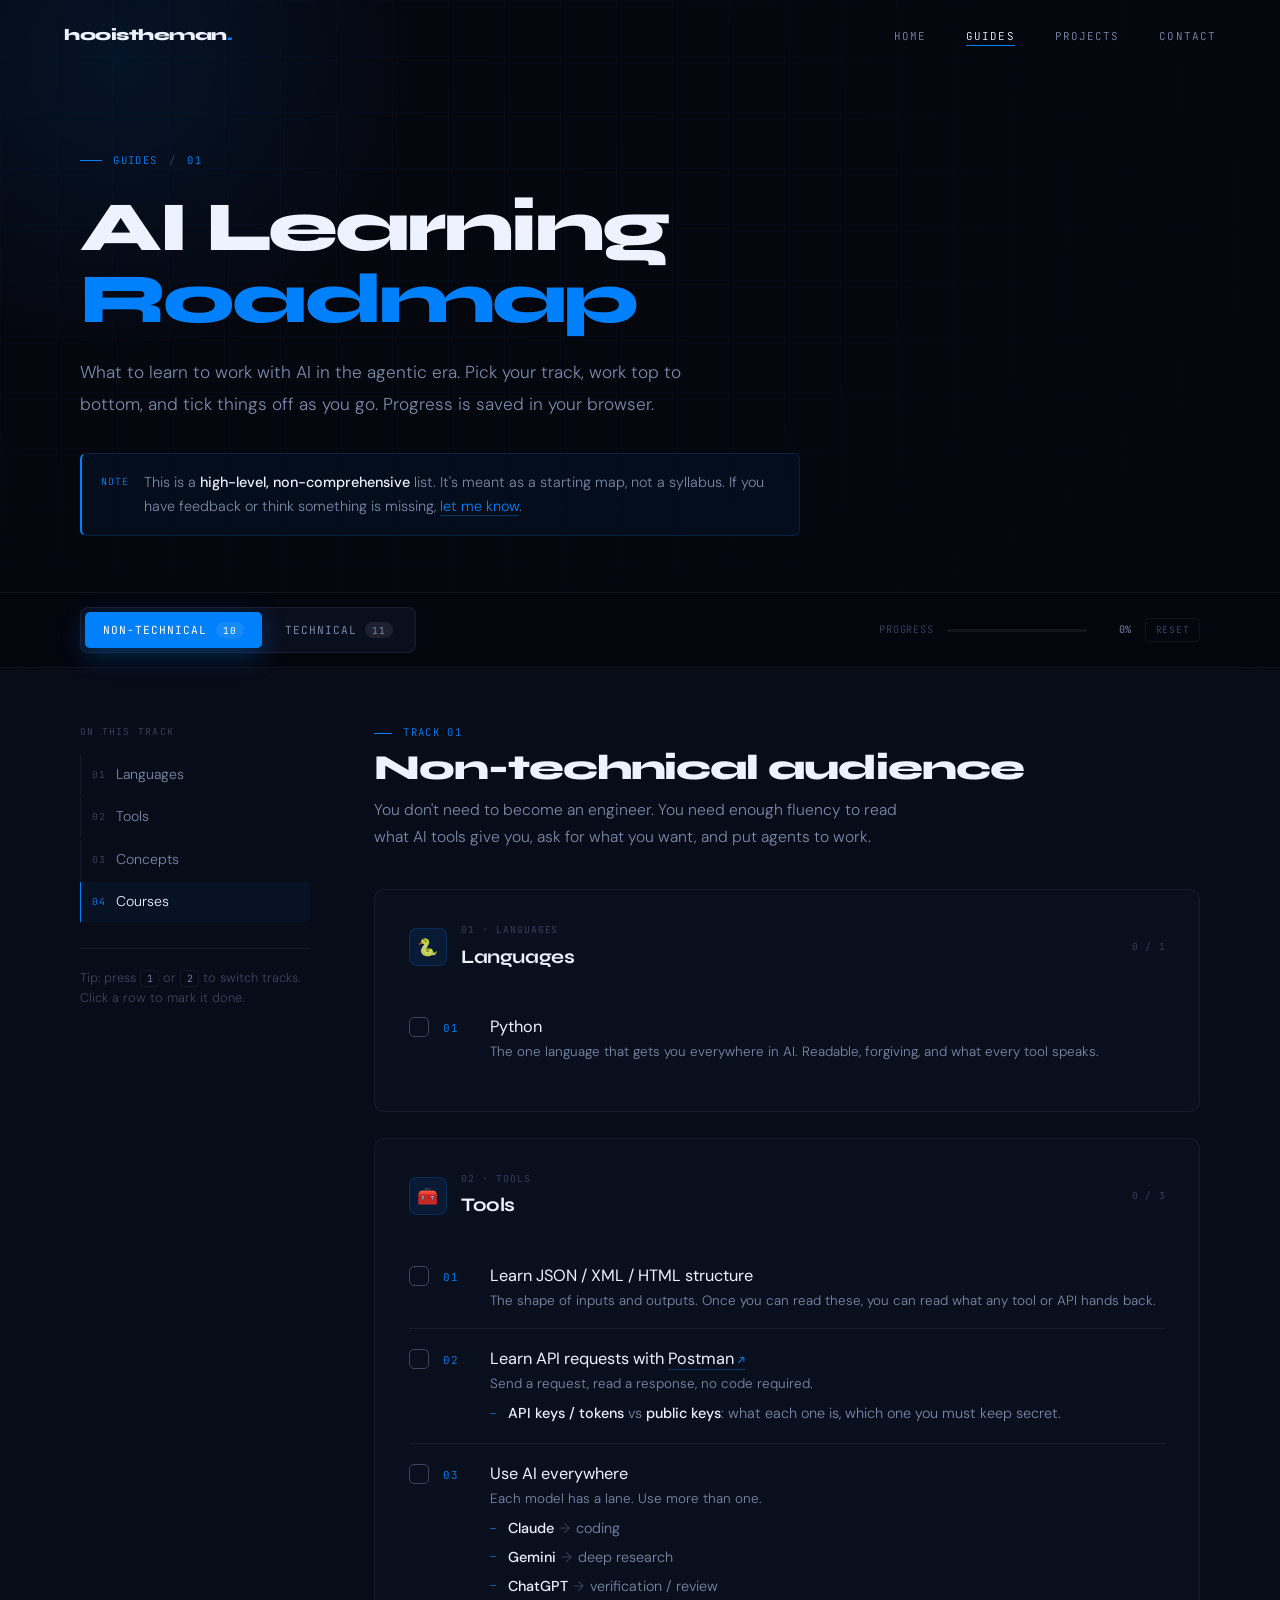
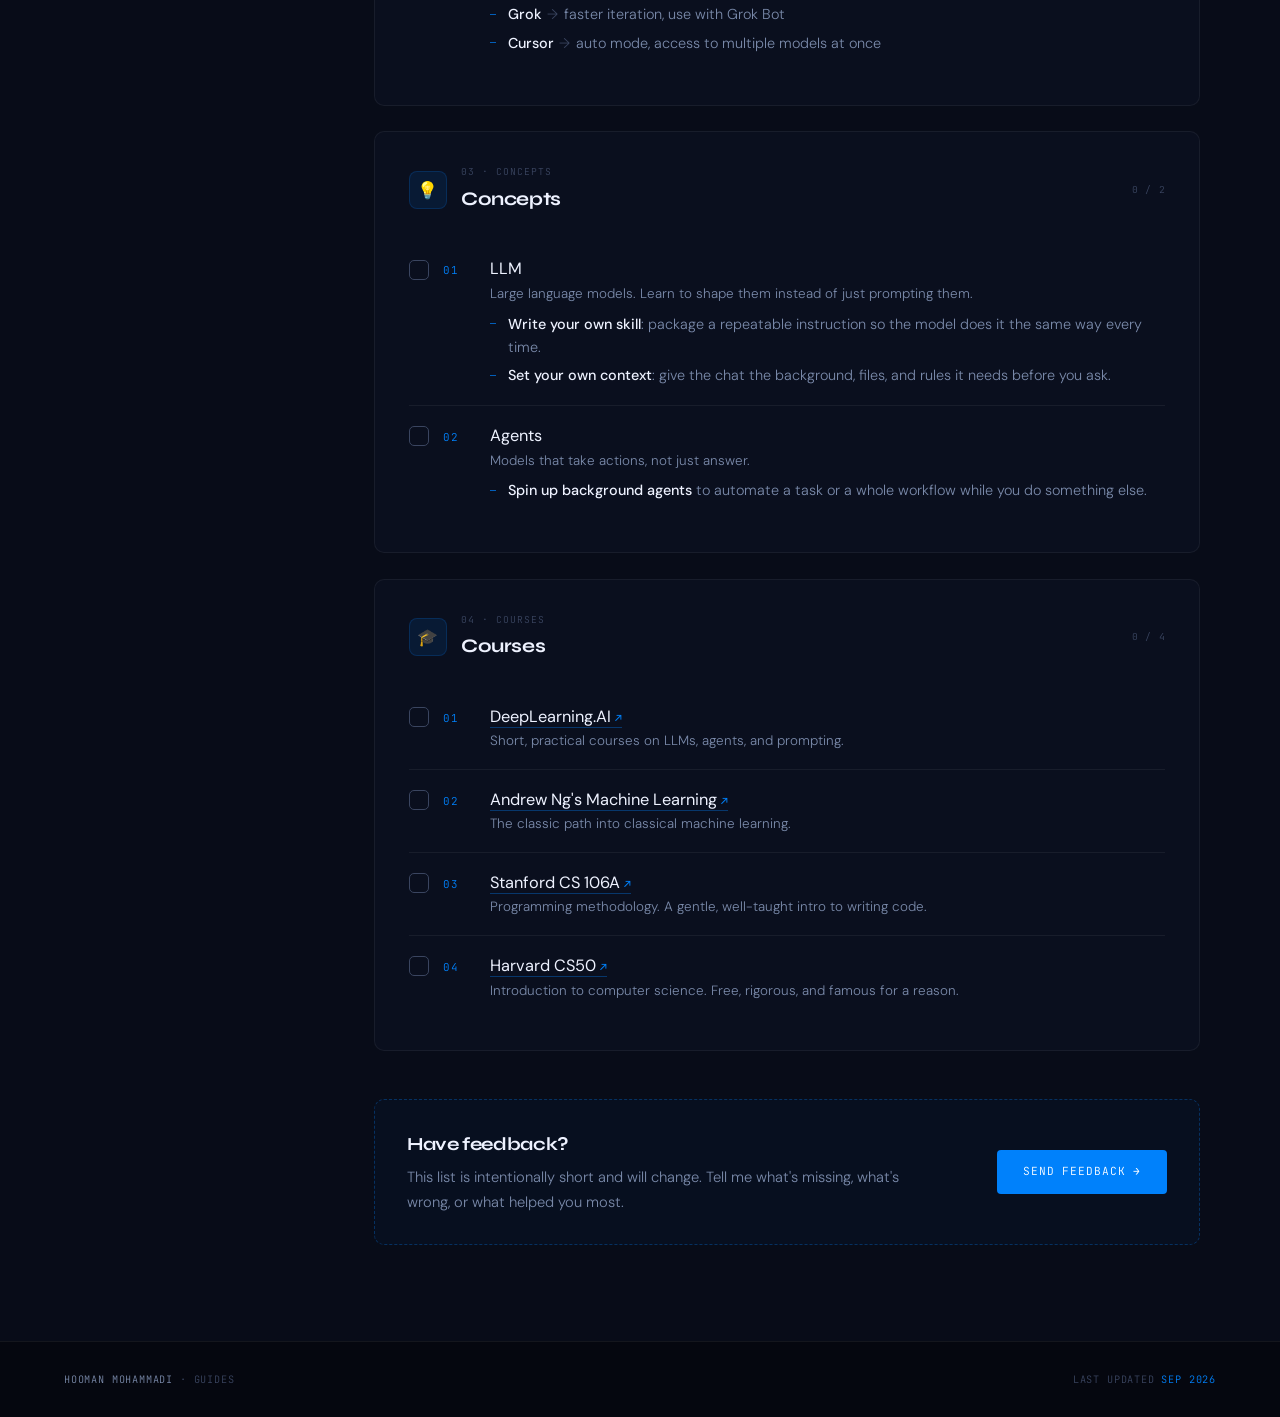
==== guides/index.html @ 03ede52f "guides" ====
<!DOCTYPE html>
<html lang="en">
<head>
<meta charset="UTF-8">
<meta name="viewport" content="width=device-width, initial-scale=1.0">
<meta name="description" content="A high-level AI learning roadmap from Hooman Mohammadi: languages, tools, concepts, and courses for non-technical and technical audiences.">
<meta name="author" content="Hooman Mohammadi">
<meta name="theme-color" content="#05070f">

<meta property="og:type" content="article">
<meta property="og:title" content="AI Learning Roadmap — Hooman Mohammadi">
<meta property="og:description" content="What to learn to work with AI in the agentic era. Two tracks: non-technical and technical.">
<meta property="og:url" content="https://hooistheman.vercel.app/guides">

<title>AI Learning Roadmap — Hooman Mohammadi</title>

<link rel="icon" href="data:image/svg+xml,%3Csvg xmlns='http://www.w3.org/2000/svg' viewBox='0 0 100 100'%3E%3Crect width='100' height='100' rx='20' fill='%230081FB'/%3E%3Ctext x='50' y='68' font-family='sans-serif' font-size='60' font-weight='800' text-anchor='middle' fill='white'%3Eh%3C/text%3E%3C/svg%3E">

<link rel="preconnect" href="https://fonts.googleapis.com">
<link rel="preconnect" href="https://fonts.gstatic.com" crossorigin>
<link href="https://fonts.googleapis.com/css2?family=Syne:wght@400;500;600;700;800&family=JetBrains+Mono:wght@300;400;500&family=DM+Sans:ital,wght@0,300;0,400;0,500;1,300&display=swap" rel="stylesheet">

<style>
  *,*::before,*::after{box-sizing:border-box;margin:0;padding:0;}
  :root{
    --bg:#05070f;--bg2:#080c18;--card:#0a0f1e;--card2:#0d1326;
    --border:rgba(255,255,255,0.06);--borderh:rgba(0,129,251,0.35);
    --blue:#0081FB;--blueb:#2196ff;--cyan:#00c8ff;--green:#3ddc97;
    --text:#eef2ff;--muted:#7a8aaa;--dim:#3a4560;
    --mono:'JetBrains Mono',ui-monospace,monospace;
    --sans:'DM Sans',system-ui,sans-serif;
    --disp:'Syne','DM Sans',sans-serif;
    --nav-h:72px;
  }
  html{scroll-behavior:smooth;scroll-padding-top:calc(var(--nav-h) + 78px + 1rem);}
  body{background:var(--bg);color:var(--text);font-family:var(--sans);font-weight:300;line-height:1.7;overflow-x:hidden;-webkit-font-smoothing:antialiased;}
  ::-webkit-scrollbar{width:3px;}
  ::-webkit-scrollbar-track{background:var(--bg);}
  ::-webkit-scrollbar-thumb{background:var(--blue);border-radius:2px;}
  :focus-visible{outline:2px solid var(--cyan);outline-offset:3px;border-radius:3px;}
  ::selection{background:rgba(0,129,251,.35);}

  .skip{position:absolute;top:-100px;left:1rem;background:var(--blue);color:#fff;padding:.6rem 1rem;font-family:var(--mono);font-size:.7rem;text-decoration:none;border-radius:4px;z-index:1000;transition:top .2s;}
  .skip:focus{top:1rem;}

  @media (prefers-reduced-motion: reduce){
    *,*::before,*::after{animation-duration:.01ms !important;animation-iteration-count:1 !important;transition-duration:.01ms !important;scroll-behavior:auto !important;}
  }

  /* nav */
  nav{position:fixed;top:0;left:0;right:0;z-index:100;padding:1.3rem 4rem;display:flex;align-items:center;justify-content:space-between;transition:background .35s,border-color .35s;border-bottom:1px solid transparent;}
  nav.sc{background:rgba(5,7,15,.88);backdrop-filter:blur(24px);-webkit-backdrop-filter:blur(24px);border-color:var(--border);}
  .logo{font-family:var(--disp);font-size:1rem;font-weight:800;color:var(--text);text-decoration:none;letter-spacing:-.03em;}
  .logo span{color:var(--blue);}
  .navl{display:flex;gap:2.5rem;list-style:none;}
  .navl a{font-family:var(--mono);font-size:.68rem;letter-spacing:.1em;color:var(--muted);text-decoration:none;text-transform:uppercase;transition:color .2s;position:relative;}
  .navl a::after{content:'';position:absolute;bottom:-3px;left:0;right:0;height:1px;background:var(--blue);transform:scaleX(0);transition:transform .2s;}
  .navl a:hover,.navl a:focus-visible,.navl a[aria-current="page"]{color:var(--text);}
  .navl a:hover::after,.navl a:focus-visible::after,.navl a[aria-current="page"]::after{transform:scaleX(1);}

  /* page header */
  header.ph{padding:calc(var(--nav-h) + 5rem) 4rem 3.5rem;position:relative;overflow:hidden;background:var(--bg);}
  .hgrid{position:absolute;inset:0;background-image:linear-gradient(rgba(0,129,251,.04) 1px,transparent 1px),linear-gradient(90deg,rgba(0,129,251,.04) 1px,transparent 1px);background-size:56px 56px;-webkit-mask-image:radial-gradient(ellipse 70% 80% at 30% 40%,black 20%,transparent 100%);mask-image:radial-gradient(ellipse 70% 80% at 30% 40%,black 20%,transparent 100%);pointer-events:none;}
  .orb{position:absolute;border-radius:50%;pointer-events:none;width:640px;height:640px;background:radial-gradient(circle,rgba(0,129,251,.10) 0%,transparent 65%);top:-260px;left:-200px;}
  .wrap{max-width:1120px;margin:0 auto;position:relative;}
  .crumb{font-family:var(--mono);font-size:.66rem;letter-spacing:.13em;color:var(--blue);text-transform:uppercase;display:flex;align-items:center;gap:.7rem;margin-bottom:1.4rem;opacity:0;animation:fu .7s .15s forwards;}
  .crumb::before{content:'';display:inline-block;width:22px;height:1px;background:var(--blue);}
  .crumb a{color:inherit;text-decoration:none;}
  .crumb a:hover{color:var(--text);}
  .crumb i{font-style:normal;color:var(--dim);}
  .ptitle{font-family:var(--disp);font-size:clamp(2.4rem,6vw,4.4rem);font-weight:800;letter-spacing:-.04em;line-height:1.02;margin-bottom:1.3rem;max-width:820px;opacity:0;animation:fu .7s .3s forwards;}
  .ptitle .ac{color:var(--blue);}
  .plead{color:var(--muted);font-size:1.08rem;max-width:620px;line-height:1.85;margin-bottom:2rem;opacity:0;animation:fu .7s .45s forwards;}
  .note{display:flex;gap:.9rem;align-items:flex-start;max-width:720px;background:rgba(0,129,251,.05);border:1px solid rgba(0,129,251,.18);border-left:2px solid var(--blue);border-radius:6px;padding:1rem 1.2rem;font-size:.9rem;color:var(--muted);line-height:1.7;opacity:0;animation:fu .7s .6s forwards;}
  .note b{color:var(--text);font-weight:500;}
  .note a{color:var(--blue);text-decoration:none;border-bottom:1px solid rgba(0,129,251,.35);}
  .note a:hover{color:var(--cyan);border-color:var(--cyan);}
  .note .ni{font-family:var(--mono);font-size:.62rem;letter-spacing:.1em;color:var(--blue);text-transform:uppercase;padding-top:.25rem;white-space:nowrap;}
  @keyframes fu{from{opacity:0;transform:translateY(18px);}to{opacity:1;transform:translateY(0);}}

  /* track switcher (sticky under nav) */
  .switch-bar{position:sticky;top:var(--nav-h);z-index:90;background:rgba(5,7,15,.9);backdrop-filter:blur(20px);-webkit-backdrop-filter:blur(20px);border-top:1px solid var(--border);border-bottom:1px solid var(--border);padding:.9rem 4rem;}
  .switch-in{max-width:1120px;margin:0 auto;display:flex;align-items:center;justify-content:space-between;gap:1rem;flex-wrap:wrap;}
  .seg{display:inline-flex;background:var(--card);border:1px solid var(--border);border-radius:8px;padding:4px;gap:4px;position:relative;}
  .seg button{appearance:none;background:transparent;border:0;color:var(--muted);font-family:var(--mono);font-size:.7rem;letter-spacing:.09em;text-transform:uppercase;padding:.6rem 1.15rem;border-radius:5px;cursor:pointer;transition:color .2s,background .2s;display:inline-flex;align-items:center;gap:.55rem;}
  .seg button:hover{color:var(--text);}
  .seg button[aria-selected="true"]{background:var(--blue);color:#fff;box-shadow:0 8px 24px rgba(0,129,251,.28);}
  .seg button .cnt{font-size:.6rem;padding:.12rem .42rem;border-radius:10px;background:rgba(255,255,255,.08);color:inherit;}
  .prog{display:flex;align-items:center;gap:.8rem;font-family:var(--mono);font-size:.64rem;letter-spacing:.08em;color:var(--dim);text-transform:uppercase;}
  .prog .bar{width:140px;height:3px;background:rgba(255,255,255,.06);border-radius:2px;overflow:hidden;}
  .prog .bar i{display:block;height:100%;width:0;background:linear-gradient(90deg,var(--blue),var(--cyan));transition:width .4s ease;}
  .prog .pct{color:var(--muted);min-width:5.5ch;text-align:right;}
  .prog button{appearance:none;background:transparent;border:1px solid var(--border);color:var(--dim);font-family:var(--mono);font-size:.58rem;letter-spacing:.08em;text-transform:uppercase;padding:.32rem .6rem;border-radius:4px;cursor:pointer;transition:color .2s,border-color .2s;}
  .prog button:hover{color:var(--text);border-color:var(--borderh);}

  /* layout */
  main{padding:3.5rem 4rem 6rem;background:var(--bg2);}
  .layout{max-width:1120px;margin:0 auto;display:grid;grid-template-columns:230px 1fr;gap:4rem;align-items:start;}
  aside{position:sticky;top:calc(var(--nav-h) + 78px);}
  .toc-h{font-family:var(--mono);font-size:.6rem;letter-spacing:.13em;color:var(--dim);text-transform:uppercase;margin-bottom:.9rem;}
  .toc{list-style:none;display:flex;flex-direction:column;gap:.15rem;}
  .toc a{display:flex;align-items:center;gap:.7rem;padding:.5rem .7rem;border-radius:5px;color:var(--muted);text-decoration:none;font-size:.88rem;border-left:1px solid var(--border);border-radius:0 5px 5px 0;transition:color .2s,background .2s,border-color .2s;}
  .toc a .n{font-family:var(--mono);font-size:.6rem;color:var(--dim);letter-spacing:.05em;}
  .toc a:hover{color:var(--text);background:rgba(255,255,255,.025);}
  .toc a.on{color:var(--text);border-left-color:var(--blue);background:rgba(0,129,251,.06);}
  .toc a.on .n{color:var(--blue);}
  .toc-foot{margin-top:1.6rem;padding-top:1.2rem;border-top:1px solid var(--border);font-size:.8rem;color:var(--dim);line-height:1.6;}
  .toc-foot kbd{font-family:var(--mono);font-size:.62rem;border:1px solid var(--border);border-radius:3px;padding:.05rem .35rem;color:var(--muted);}

  .track{display:none;}
  .track.on{display:block;}
  .track-h{margin-bottom:2.4rem;}
  .track-h .slabel{font-family:var(--mono);font-size:.66rem;letter-spacing:.13em;color:var(--blue);text-transform:uppercase;margin-bottom:.4rem;display:flex;align-items:center;gap:.7rem;}
  .track-h .slabel::before{content:'';display:inline-block;width:18px;height:1px;background:var(--blue);}
  .track-h h2{font-family:var(--disp);font-size:clamp(1.6rem,3vw,2.2rem);font-weight:800;letter-spacing:-.03em;line-height:1.1;margin-bottom:.6rem;}
  .track-h p{color:var(--muted);max-width:560px;font-size:.98rem;}

  /* category cards */
  .cat{background:var(--card);border:1px solid var(--border);border-radius:10px;padding:2rem 2.1rem;margin-bottom:1.6rem;position:relative;overflow:hidden;transition:border-color .3s;}
  .cat::before{content:'';position:absolute;top:0;left:0;right:0;height:2px;background:linear-gradient(90deg,var(--blue),var(--cyan));opacity:0;transition:opacity .3s;}
  .cat:hover,.cat:focus-within{border-color:var(--borderh);}
  .cat:hover::before,.cat:focus-within::before{opacity:1;}
  .cat-h{display:flex;align-items:center;gap:.9rem;margin-bottom:1.5rem;}
  .cat-ic{width:38px;height:38px;border-radius:8px;background:rgba(0,129,251,.1);border:1px solid rgba(0,129,251,.18);display:flex;align-items:center;justify-content:center;font-size:1.05rem;flex-shrink:0;}
  .cat-h h3{font-family:var(--disp);font-size:1.2rem;font-weight:700;letter-spacing:-.02em;}
  .cat-h .cat-n{font-family:var(--mono);font-size:.6rem;letter-spacing:.1em;color:var(--dim);text-transform:uppercase;display:block;margin-bottom:.15rem;}
  .cat-h .done{margin-left:auto;font-family:var(--mono);font-size:.6rem;letter-spacing:.08em;color:var(--dim);white-space:nowrap;}

  .items{list-style:none;display:flex;flex-direction:column;}
  .item{border-top:1px solid var(--border);padding:.2rem 0;}
  .item:first-child{border-top:0;}
  .irow{display:grid;grid-template-columns:22px 34px 1fr;gap:.8rem;align-items:start;padding:.85rem .5rem;margin:0 -.5rem;border-radius:6px;cursor:pointer;transition:background .2s;}
  .irow:hover{background:rgba(255,255,255,.025);}
  .ick{position:absolute;opacity:0;width:1px;height:1px;pointer-events:none;}
  .box{width:20px;height:20px;border:1px solid var(--dim);border-radius:5px;margin-top:.22rem;display:flex;align-items:center;justify-content:center;transition:border-color .2s,background .2s;flex-shrink:0;}
  .box svg{width:11px;height:11px;stroke:#fff;stroke-width:3;fill:none;stroke-linecap:round;stroke-linejoin:round;opacity:0;transform:scale(.6);transition:opacity .15s,transform .15s;}
  .irow:hover .box{border-color:var(--blue);}
  .ick:focus-visible + .irow .box{outline:2px solid var(--cyan);outline-offset:2px;}
  .ick:checked + .irow .box{background:var(--blue);border-color:var(--blue);}
  .ick:checked + .irow .box svg{opacity:1;transform:scale(1);}
  .num{font-family:var(--mono);font-size:.68rem;color:var(--blue);letter-spacing:.05em;padding-top:.32rem;}
  .ttl{font-size:1.02rem;font-weight:400;color:var(--text);line-height:1.55;transition:color .2s;}
  .ttl small{display:block;font-size:.84rem;color:var(--muted);font-weight:300;margin-top:.15rem;}
  .ick:checked + .irow .ttl{color:var(--muted);text-decoration:line-through;text-decoration-color:var(--dim);}
  .ick:checked + .irow .num{color:var(--dim);}
  .ttl a{color:inherit;text-decoration:none;border-bottom:1px solid rgba(0,129,251,.35);transition:color .2s,border-color .2s;}
  .ttl a:hover{color:var(--blue);border-color:var(--blue);}
  .ttl a::after{content:'↗';font-family:var(--mono);font-size:.7em;margin-left:.3em;color:var(--blue);}

  .sub{list-style:none;margin:-.35rem 0 .9rem calc(22px + 34px + 1.6rem);display:flex;flex-direction:column;gap:.35rem;}
  .sub li{position:relative;padding-left:1.1rem;font-size:.9rem;color:var(--muted);line-height:1.6;}
  .sub li::before{content:'';position:absolute;left:0;top:.72em;width:6px;height:1px;background:var(--blue);opacity:.7;}
  .sub li b{color:var(--text);font-weight:500;}
  .sub li .arrow{color:var(--dim);margin:0 .35rem;}
  .ick:checked ~ .sub{opacity:.5;}

  /* chip grid for compact lists */
  .chips{display:flex;flex-wrap:wrap;gap:.5rem;margin-top:.2rem;}
  .chip{font-family:var(--mono);font-size:.68rem;letter-spacing:.05em;padding:.42rem .85rem;border:1px solid var(--border);border-radius:20px;color:var(--muted);transition:border-color .2s,color .2s;}
  .chip:hover{border-color:var(--blue);color:var(--text);}

  /* feedback CTA */
  .cta{margin-top:3rem;border:1px dashed rgba(0,129,251,.3);border-radius:10px;padding:1.8rem 2rem;display:flex;align-items:center;justify-content:space-between;gap:1.5rem;flex-wrap:wrap;background:rgba(0,129,251,.03);}
  .cta h4{font-family:var(--disp);font-size:1.15rem;font-weight:700;letter-spacing:-.02em;margin-bottom:.3rem;}
  .cta p{color:var(--muted);font-size:.92rem;max-width:520px;}
  .bp{display:inline-flex;align-items:center;gap:.5rem;padding:.8rem 1.6rem;background:var(--blue);color:#fff;font-family:var(--mono);font-size:.7rem;letter-spacing:.08em;text-transform:uppercase;text-decoration:none;border-radius:4px;transition:background .2s,transform .2s,box-shadow .2s;white-space:nowrap;}
  .bp:hover{background:var(--blueb);transform:translateY(-2px);box-shadow:0 14px 40px rgba(0,129,251,.3);}

  /* footer */
  footer{padding:1.8rem 4rem;border-top:1px solid var(--border);background:var(--bg);display:flex;align-items:center;justify-content:space-between;flex-wrap:wrap;gap:.8rem;}
  .ftc,.ftn{font-family:var(--mono);font-size:.64rem;letter-spacing:.08em;color:var(--dim);text-transform:uppercase;}
  .ftn span{color:var(--blue);}
  .ftc a{color:var(--muted);text-decoration:none;}
  .ftc a:hover{color:var(--blue);}

  /* back to top */
  .top{position:fixed;right:1.6rem;bottom:1.6rem;width:42px;height:42px;border-radius:50%;border:1px solid var(--borderh);background:rgba(5,7,15,.85);backdrop-filter:blur(10px);color:var(--blue);display:flex;align-items:center;justify-content:center;text-decoration:none;opacity:0;pointer-events:none;transform:translateY(8px);transition:opacity .25s,transform .25s;z-index:80;}
  .top.on{opacity:1;pointer-events:auto;transform:none;}
  .top:hover{background:var(--blue);color:#fff;}
  .top svg{width:16px;height:16px;stroke:currentColor;stroke-width:2;fill:none;stroke-linecap:round;stroke-linejoin:round;}

  @media (max-width:960px){
    .layout{grid-template-columns:1fr;gap:2rem;}
    aside{position:static;}
    .toc{flex-direction:row;flex-wrap:nowrap;overflow-x:auto;gap:.5rem;padding-bottom:.4rem;scrollbar-width:none;}
    .toc::-webkit-scrollbar{display:none;}
    .toc a{border:1px solid var(--border);border-radius:20px;white-space:nowrap;padding:.45rem .9rem;font-size:.82rem;}
    .toc a.on{border-color:var(--borderh);}
    .toc-foot{display:none;}
  }
  @media (max-width:768px){
    nav{padding:1.1rem 1.4rem;}
    .navl{gap:1.2rem;}
    header.ph{padding:calc(var(--nav-h) + 3rem) 1.4rem 2.5rem;}
    .switch-bar{padding:.75rem 1.4rem;}
    .prog .bar{width:90px;}
    main{padding:2.2rem 1.4rem 4rem;}
    .cat{padding:1.5rem 1.2rem;}
    .irow{grid-template-columns:20px 28px 1fr;gap:.6rem;padding:.75rem .3rem;margin:0 -.3rem;}
    .sub{margin-left:calc(20px + 28px + 1.2rem);}
    footer{padding:1.4rem;flex-direction:column;text-align:center;}
    .cta{padding:1.4rem;}
    .cta .bp{width:100%;justify-content:center;}
  }
  @media (max-width:520px){
    .navl li.hm{display:none;}
    .seg button{padding:.55rem .8rem;font-size:.64rem;}
    .prog{width:100%;justify-content:space-between;}
  }
</style>
</head>
<body>

<a href="#main" class="skip">Skip to content</a>

<nav id="nav" aria-label="Primary">
  <a href="/" class="logo" aria-label="Home">hooistheman<span>.</span></a>
  <ul class="navl">
    <li><a href="/">Home</a></li>
    <li><a href="/guides/" aria-current="page">Guides</a></li>
    <li class="hm"><a href="/#projects">Projects</a></li>
    <li class="hm"><a href="/#contact">Contact</a></li>
  </ul>
</nav>

<header class="ph">
  <div class="hgrid" aria-hidden="true"></div>
  <div class="orb" aria-hidden="true"></div>
  <div class="wrap">
    <p class="crumb"><a href="/guides/">Guides</a> <i>/</i> 01</p>
    <h1 class="ptitle">AI Learning <span class="ac">Roadmap</span></h1>
    <p class="plead">What to learn to work with AI in the agentic era. Pick your track, work top to bottom, and tick things off as you go. Progress is saved in your browser.</p>
    <div class="note" role="note">
      <span class="ni">Note</span>
      <p>This is a <b>high-level, non-comprehensive</b> list. It's meant as a starting map, not a syllabus. If you have feedback or think something is missing, <a href="mailto:hooistheman@gmail.com?subject=AI%20Learning%20Roadmap%20feedback">let me know</a>.</p>
    </div>
  </div>
</header>

<div class="switch-bar">
  <div class="switch-in">
    <div class="seg" role="tablist" aria-label="Audience track">
      <button role="tab" id="tab-nt" aria-selected="true" aria-controls="non-technical" data-track="non-technical">Non-technical <span class="cnt" data-cnt="non-technical"></span></button>
      <button role="tab" id="tab-t" aria-selected="false" aria-controls="technical" data-track="technical">Technical <span class="cnt" data-cnt="technical"></span></button>
    </div>
    <div class="prog" aria-live="polite">
      <span>Progress</span>
      <div class="bar" role="progressbar" aria-valuemin="0" aria-valuemax="100" aria-valuenow="0" id="pbar"><i></i></div>
      <span class="pct" id="ppct">0%</span>
      <button type="button" id="preset" title="Clear checked items for this track">Reset</button>
    </div>
  </div>
</div>

<main id="main">
  <div class="layout">

    <aside aria-label="On this page">
      <p class="toc-h">On this track</p>
      <ul class="toc" id="toc"></ul>
      <p class="toc-foot">Tip: press <kbd>1</kbd> or <kbd>2</kbd> to switch tracks. Click a row to mark it done.</p>
    </aside>

    <div class="content">

      <!-- ============================ NON-TECHNICAL ============================ -->
      <section class="track on" id="non-technical" role="tabpanel" aria-labelledby="tab-nt">
        <div class="track-h">
          <p class="slabel">Track 01</p>
          <h2>Non-technical audience</h2>
          <p>You don't need to become an engineer. You need enough fluency to read what AI tools give you, ask for what you want, and put agents to work.</p>
        </div>

        <article class="cat" id="nt-languages" data-cat>
          <div class="cat-h">
            <div class="cat-ic" aria-hidden="true">🐍</div>
            <div><span class="cat-n">01 · Languages</span><h3>Languages</h3></div>
            <span class="done" data-done></span>
          </div>
          <ol class="items">
            <li class="item">
              <input type="checkbox" class="ick" id="nt-lang-1">
              <label class="irow" for="nt-lang-1">
                <span class="box"><svg viewBox="0 0 24 24"><path d="M5 12l5 5L19 7"/></svg></span>
                <span class="num">01</span>
                <span class="ttl">Python<small>The one language that gets you everywhere in AI. Readable, forgiving, and what every tool speaks.</small></span>
              </label>
            </li>
          </ol>
        </article>

        <article class="cat" id="nt-tools" data-cat>
          <div class="cat-h">
            <div class="cat-ic" aria-hidden="true">🧰</div>
            <div><span class="cat-n">02 · Tools</span><h3>Tools</h3></div>
            <span class="done" data-done></span>
          </div>
          <ol class="items">
            <li class="item">
              <input type="checkbox" class="ick" id="nt-tools-1">
              <label class="irow" for="nt-tools-1">
                <span class="box"><svg viewBox="0 0 24 24"><path d="M5 12l5 5L19 7"/></svg></span>
                <span class="num">01</span>
                <span class="ttl">Learn JSON / XML / HTML structure<small>The shape of inputs and outputs. Once you can read these, you can read what any tool or API hands back.</small></span>
              </label>
            </li>
            <li class="item">
              <input type="checkbox" class="ick" id="nt-tools-2">
              <label class="irow" for="nt-tools-2">
                <span class="box"><svg viewBox="0 0 24 24"><path d="M5 12l5 5L19 7"/></svg></span>
                <span class="num">02</span>
                <span class="ttl">Learn API requests with <a href="https://www.postman.com/" target="_blank" rel="noopener">Postman</a><small>Send a request, read a response, no code required.</small></span>
              </label>
              <ul class="sub">
                <li><b>API keys / tokens</b> vs <b>public keys</b>: what each one is, which one you must keep secret.</li>
              </ul>
            </li>
            <li class="item">
              <input type="checkbox" class="ick" id="nt-tools-3">
              <label class="irow" for="nt-tools-3">
                <span class="box"><svg viewBox="0 0 24 24"><path d="M5 12l5 5L19 7"/></svg></span>
                <span class="num">03</span>
                <span class="ttl">Use AI everywhere<small>Each model has a lane. Use more than one.</small></span>
              </label>
              <ul class="sub">
                <li><b>Claude</b><span class="arrow">→</span>coding</li>
                <li><b>Gemini</b><span class="arrow">→</span>deep research</li>
                <li><b>ChatGPT</b><span class="arrow">→</span>verification / review</li>
                <li><b>Grok</b><span class="arrow">→</span>faster iteration, use with Grok Bot</li>
                <li><b>Cursor</b><span class="arrow">→</span>auto mode, access to multiple models at once</li>
              </ul>
            </li>
          </ol>
        </article>

        <article class="cat" id="nt-concepts" data-cat>
          <div class="cat-h">
            <div class="cat-ic" aria-hidden="true">💡</div>
            <div><span class="cat-n">03 · Concepts</span><h3>Concepts</h3></div>
            <span class="done" data-done></span>
          </div>
          <ol class="items">
            <li class="item">
              <input type="checkbox" class="ick" id="nt-con-1">
              <label class="irow" for="nt-con-1">
                <span class="box"><svg viewBox="0 0 24 24"><path d="M5 12l5 5L19 7"/></svg></span>
                <span class="num">01</span>
                <span class="ttl">LLM<small>Large language models. Learn to shape them instead of just prompting them.</small></span>
              </label>
              <ul class="sub">
                <li><b>Write your own skill</b>: package a repeatable instruction so the model does it the same way every time.</li>
                <li><b>Set your own context</b>: give the chat the background, files, and rules it needs before you ask.</li>
              </ul>
            </li>
            <li class="item">
              <input type="checkbox" class="ick" id="nt-con-2">
              <label class="irow" for="nt-con-2">
                <span class="box"><svg viewBox="0 0 24 24"><path d="M5 12l5 5L19 7"/></svg></span>
                <span class="num">02</span>
                <span class="ttl">Agents<small>Models that take actions, not just answer.</small></span>
              </label>
              <ul class="sub">
                <li><b>Spin up background agents</b> to automate a task or a whole workflow while you do something else.</li>
              </ul>
            </li>
          </ol>
        </article>

        <article class="cat" id="nt-courses" data-cat>
          <div class="cat-h">
            <div class="cat-ic" aria-hidden="true">🎓</div>
            <div><span class="cat-n">04 · Courses</span><h3>Courses</h3></div>
            <span class="done" data-done></span>
          </div>
          <ol class="items">
            <li class="item">
              <input type="checkbox" class="ick" id="nt-crs-1">
              <label class="irow" for="nt-crs-1">
                <span class="box"><svg viewBox="0 0 24 24"><path d="M5 12l5 5L19 7"/></svg></span>
                <span class="num">01</span>
                <span class="ttl"><a href="https://www.deeplearning.ai/" target="_blank" rel="noopener">DeepLearning.AI</a><small>Short, practical courses on LLMs, agents, and prompting.</small></span>
              </label>
            </li>
            <li class="item">
              <input type="checkbox" class="ick" id="nt-crs-2">
              <label class="irow" for="nt-crs-2">
                <span class="box"><svg viewBox="0 0 24 24"><path d="M5 12l5 5L19 7"/></svg></span>
                <span class="num">02</span>
                <span class="ttl"><a href="https://www.coursera.org/specializations/machine-learning-introduction" target="_blank" rel="noopener">Andrew Ng's Machine Learning</a><small>The classic path into classical machine learning.</small></span>
              </label>
            </li>
            <li class="item">
              <input type="checkbox" class="ick" id="nt-crs-3">
              <label class="irow" for="nt-crs-3">
                <span class="box"><svg viewBox="0 0 24 24"><path d="M5 12l5 5L19 7"/></svg></span>
                <span class="num">03</span>
                <span class="ttl"><a href="https://web.stanford.edu/class/cs106a/" target="_blank" rel="noopener">Stanford CS 106A</a><small>Programming methodology. A gentle, well-taught intro to writing code.</small></span>
              </label>
            </li>
            <li class="item">
              <input type="checkbox" class="ick" id="nt-crs-4">
              <label class="irow" for="nt-crs-4">
                <span class="box"><svg viewBox="0 0 24 24"><path d="M5 12l5 5L19 7"/></svg></span>
                <span class="num">04</span>
                <span class="ttl"><a href="https://cs50.harvard.edu/x/" target="_blank" rel="noopener">Harvard CS50</a><small>Introduction to computer science. Free, rigorous, and famous for a reason.</small></span>
              </label>
            </li>
          </ol>
        </article>
      </section>

      <!-- ============================== TECHNICAL ============================== -->
      <section class="track" id="technical" role="tabpanel" aria-labelledby="tab-t" hidden>
        <div class="track-h">
          <p class="slabel">Track 02</p>
          <h2>Technical audience</h2>
          <p>Fundamentals first, then the systems that models run on. The agentic layer sits on top of all of it.</p>
        </div>

        <article class="cat" id="t-tools" data-cat>
          <div class="cat-h">
            <div class="cat-ic" aria-hidden="true">⌨️</div>
            <div><span class="cat-n">01 · Must-know tools</span><h3>Must-know tools</h3></div>
            <span class="done" data-done></span>
          </div>
          <ol class="items">
            <li class="item">
              <input type="checkbox" class="ick" id="t-tools-1">
              <label class="irow" for="t-tools-1">
                <span class="box"><svg viewBox="0 0 24 24"><path d="M5 12l5 5L19 7"/></svg></span>
                <span class="num">01</span>
                <span class="ttl">Linux</span>
              </label>
            </li>
            <li class="item">
              <input type="checkbox" class="ick" id="t-tools-2">
              <label class="irow" for="t-tools-2">
                <span class="box"><svg viewBox="0 0 24 24"><path d="M5 12l5 5L19 7"/></svg></span>
                <span class="num">02</span>
                <span class="ttl">SSH</span>
              </label>
            </li>
            <li class="item">
              <input type="checkbox" class="ick" id="t-tools-3">
              <label class="irow" for="t-tools-3">
                <span class="box"><svg viewBox="0 0 24 24"><path d="M5 12l5 5L19 7"/></svg></span>
                <span class="num">03</span>
                <span class="ttl">TCP/IP</span>
              </label>
            </li>
            <li class="item">
              <input type="checkbox" class="ick" id="t-tools-4">
              <label class="irow" for="t-tools-4">
                <span class="box"><svg viewBox="0 0 24 24"><path d="M5 12l5 5L19 7"/></svg></span>
                <span class="num">04</span>
                <span class="ttl">HTTP(S)</span>
              </label>
            </li>
            <li class="item">
              <input type="checkbox" class="ick" id="t-tools-5">
              <label class="irow" for="t-tools-5">
                <span class="box"><svg viewBox="0 0 24 24"><path d="M5 12l5 5L19 7"/></svg></span>
                <span class="num">05</span>
                <span class="ttl">REST vs gRPC vs WebSockets<small>Know when each one is the right transport.</small></span>
              </label>
            </li>
            <li class="item">
              <input type="checkbox" class="ick" id="t-tools-6">
              <label class="irow" for="t-tools-6">
                <span class="box"><svg viewBox="0 0 24 24"><path d="M5 12l5 5L19 7"/></svg></span>
                <span class="num">06</span>
                <span class="ttl">Vim / Nano / Emacs / Terminals<small>Be comfortable editing on a box you can't point and click on.</small></span>
              </label>
            </li>
          </ol>
        </article>

        <article class="cat" id="t-concepts" data-cat>
          <div class="cat-h">
            <div class="cat-ic" aria-hidden="true">🧠</div>
            <div><span class="cat-n">02 · Concepts</span><h3>Concepts</h3></div>
            <span class="done" data-done></span>
          </div>
          <ol class="items">
            <li class="item">
              <input type="checkbox" class="ick" id="t-con-1">
              <label class="irow" for="t-con-1">
                <span class="box"><svg viewBox="0 0 24 24"><path d="M5 12l5 5L19 7"/></svg></span>
                <span class="num">01</span>
                <span class="ttl">CS Fundamentals</span>
              </label>
              <ul class="sub">
                <li><b>Data Structures</b></li>
                <li><b>Algorithms</b></li>
              </ul>
            </li>
            <li class="item">
              <input type="checkbox" class="ick" id="t-con-2">
              <label class="irow" for="t-con-2">
                <span class="box"><svg viewBox="0 0 24 24"><path d="M5 12l5 5L19 7"/></svg></span>
                <span class="num">02</span>
                <span class="ttl">System Design</span>
              </label>
              <ul class="sub">
                <li><b>Distributed Systems</b></li>
                <li><b>Databases at scale</b></li>
                <li><b>Message Queues</b></li>
              </ul>
            </li>
            <li class="item">
              <input type="checkbox" class="ick" id="t-con-3">
              <label class="irow" for="t-con-3">
                <span class="box"><svg viewBox="0 0 24 24"><path d="M5 12l5 5L19 7"/></svg></span>
                <span class="num">03</span>
                <span class="ttl">Agentic Design</span>
              </label>
              <ul class="sub">
                <li><b>Parallel agents</b>: fan work out, merge results back.</li>
                <li><b>Skills at scale</b>: reusable, versioned instructions across many agents.</li>
              </ul>
            </li>
            <li class="item">
              <input type="checkbox" class="ick" id="t-con-4">
              <label class="irow" for="t-con-4">
                <span class="box"><svg viewBox="0 0 24 24"><path d="M5 12l5 5L19 7"/></svg></span>
                <span class="num">04</span>
                <span class="ttl">LLMs &amp; Foundational Models<small>The lifecycle of a model, end to end.</small></span>
              </label>
              <ul class="sub">
                <li><b>Pre-training</b></li>
                <li><b>Training</b></li>
                <li><b>Post-training</b></li>
              </ul>
            </li>
            <li class="item">
              <input type="checkbox" class="ick" id="t-con-5">
              <label class="irow" for="t-con-5">
                <span class="box"><svg viewBox="0 0 24 24"><path d="M5 12l5 5L19 7"/></svg></span>
                <span class="num">05</span>
                <span class="ttl">Inference<small>Where the cost and the latency actually live.</small></span>
              </label>
              <ul class="sub">
                <li><b>KV Cache</b></li>
                <li><b>GPU Utilization</b></li>
                <li><b>Parallelism</b></li>
                <li><b>Throughput vs Latency</b></li>
              </ul>
            </li>
          </ol>
        </article>
      </section>

      <div class="cta">
        <div>
          <h4>Have feedback?</h4>
          <p>This list is intentionally short and will change. Tell me what's missing, what's wrong, or what helped you most.</p>
        </div>
        <a class="bp" href="mailto:hooistheman@gmail.com?subject=AI%20Learning%20Roadmap%20feedback">Send feedback →</a>
      </div>

    </div>
  </div>
</main>

<footer>
  <p class="ftc"><a href="/">Hooman Mohammadi</a> · Guides</p>
  <p class="ftn">Last updated <span>Sep 2026</span></p>
</footer>

<a href="#main" class="top" id="top" aria-label="Back to top"><svg viewBox="0 0 24 24"><path d="M12 19V5M5 12l7-7 7 7"/></svg></a>

<script>
(function(){
  const KEY = 'guides.ai-roadmap.v1';
  const tracks = ['non-technical','technical'];
  const tabs = Array.from(document.querySelectorAll('.seg [role="tab"]'));
  const panels = Object.fromEntries(tracks.map(t => [t, document.getElementById(t)]));
  const toc = document.getElementById('toc');
  const pbar = document.getElementById('pbar');
  const ppct = document.getElementById('ppct');
  const nav = document.getElementById('nav');
  const topBtn = document.getElementById('top');
  let active = 'non-technical';
  let io; // scroll-spy observer (declared up front; used by buildToc before the spy section)

  // ---- persistence (checked items) ----
  function load(){ try{ return JSON.parse(localStorage.getItem(KEY) || '{}'); }catch(e){ return {}; } }
  function save(state){ try{ localStorage.setItem(KEY, JSON.stringify(state)); }catch(e){} }
  let state = load();
  document.querySelectorAll('.ick').forEach(cb => {
    cb.checked = !!state[cb.id];
    cb.addEventListener('change', () => {
      if (cb.checked) state[cb.id] = 1; else delete state[cb.id];
      save(state); updateProgress();
    });
  });

  // ---- counts per track ----
  tracks.forEach(t => {
    const n = panels[t].querySelectorAll('.ick').length;
    const el = document.querySelector('[data-cnt="' + t + '"]');
    if (el) el.textContent = n;
  });

  function updateProgress(){
    const panel = panels[active];
    const all = panel.querySelectorAll('.ick');
    const done = panel.querySelectorAll('.ick:checked');
    const pct = all.length ? Math.round(done.length / all.length * 100) : 0;
    pbar.querySelector('i').style.width = pct + '%';
    pbar.setAttribute('aria-valuenow', pct);
    ppct.textContent = pct + '%';
    panel.querySelectorAll('[data-cat]').forEach(cat => {
      const a = cat.querySelectorAll('.ick').length;
      const d = cat.querySelectorAll('.ick:checked').length;
      const lbl = cat.querySelector('[data-done]');
      if (lbl) lbl.textContent = d + ' / ' + a;
    });
  }

  document.getElementById('preset').addEventListener('click', () => {
    panels[active].querySelectorAll('.ick').forEach(cb => { cb.checked = false; delete state[cb.id]; });
    save(state); updateProgress();
  });

  // ---- track switching ----
  function buildToc(){
    toc.innerHTML = '';
    panels[active].querySelectorAll('[data-cat]').forEach((cat, i) => {
      const a = document.createElement('a');
      a.href = '#' + cat.id;
      a.innerHTML = '<span class="n">0' + (i+1) + '</span>' + cat.querySelector('h3').textContent;
      const li = document.createElement('li'); li.appendChild(a); toc.appendChild(li);
    });
    watchSections();
  }

  function setTrack(t, opts){
    opts = opts || {};
    if (!panels[t]) return;
    active = t;
    tabs.forEach(b => b.setAttribute('aria-selected', b.dataset.track === t ? 'true' : 'false'));
    tracks.forEach(k => { panels[k].classList.toggle('on', k === t); panels[k].hidden = k !== t; });
    buildToc(); updateProgress();
    if (!opts.keepHash) history.replaceState(null, '', '#' + t);
    if (opts.scrollTo) {
      const el = document.getElementById(opts.scrollTo);
      if (el) requestAnimationFrame(() => el.scrollIntoView({ block: 'start' }));
    }
  }

  tabs.forEach(b => b.addEventListener('click', () => setTrack(b.dataset.track)));

  // keyboard: 1 / 2 switch tracks (ignore when typing)
  document.addEventListener('keydown', e => {
    if (e.target.matches('input,textarea,[contenteditable]')) return;
    if (e.key === '1') setTrack('non-technical');
    if (e.key === '2') setTrack('technical');
  });

  // hash routing: #technical, #non-technical, or a category id like #t-concepts
  function fromHash(){
    const h = location.hash.replace('#','');
    if (!h) return setTrack('non-technical', { keepHash: true });
    if (panels[h]) return setTrack(h, { keepHash: true });
    const el = document.getElementById(h);
    const owner = el && el.closest('.track');
    if (owner) return setTrack(owner.id, { keepHash: true, scrollTo: h });
    setTrack('non-technical', { keepHash: true });
  }
  window.addEventListener('hashchange', fromHash);

  // ---- scroll spy for TOC ----
  function watchSections(){
    if (io) io.disconnect();
    const links = Array.from(toc.querySelectorAll('a'));
    if (!('IntersectionObserver' in window) || !links.length) return;
    const cats = Array.from(panels[active].querySelectorAll('[data-cat]'));
    io = new IntersectionObserver(entries => {
      entries.forEach(en => {
        if (!en.isIntersecting) return;
        links.forEach(l => l.classList.toggle('on', l.getAttribute('href') === '#' + en.target.id));
      });
    }, { rootMargin: '-40% 0px -55% 0px', threshold: 0 });
    cats.forEach(c => io.observe(c));
    links[0].classList.add('on');
  }

  // ---- keep anchored sections clear of the fixed nav + sticky switcher ----
  const switchBar = document.querySelector('.switch-bar');
  function setScrollPadding(){
    const h = nav.offsetHeight + (switchBar ? switchBar.offsetHeight : 0) + 16;
    document.documentElement.style.scrollPaddingTop = h + 'px';
  }
  setScrollPadding();
  window.addEventListener('resize', setScrollPadding, { passive: true });

  // ---- nav + back-to-top ----
  const onScroll = () => {
    nav.classList.toggle('sc', window.scrollY > 40);
    topBtn.classList.toggle('on', window.scrollY > 600);
  };
  onScroll();
  window.addEventListener('scroll', onScroll, { passive: true });

  fromHash();
})();
</script>
</body>
</html>
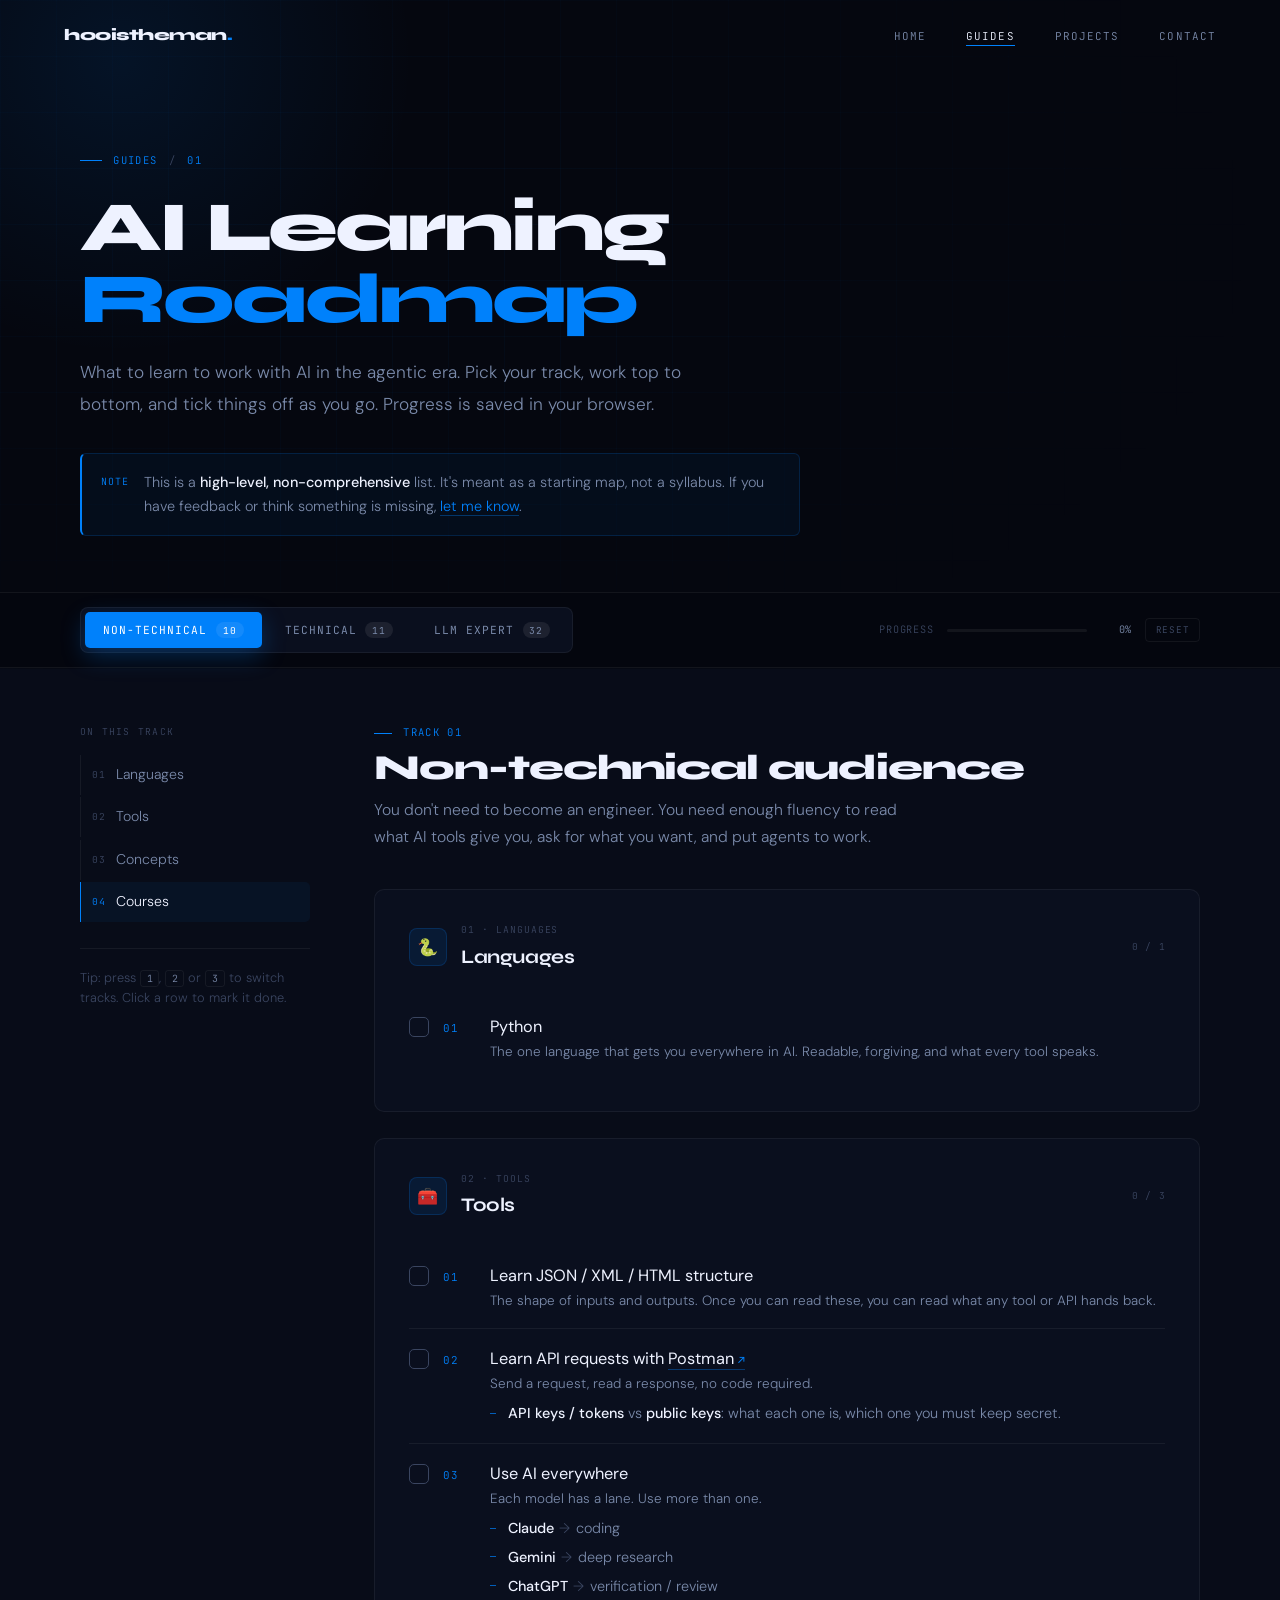
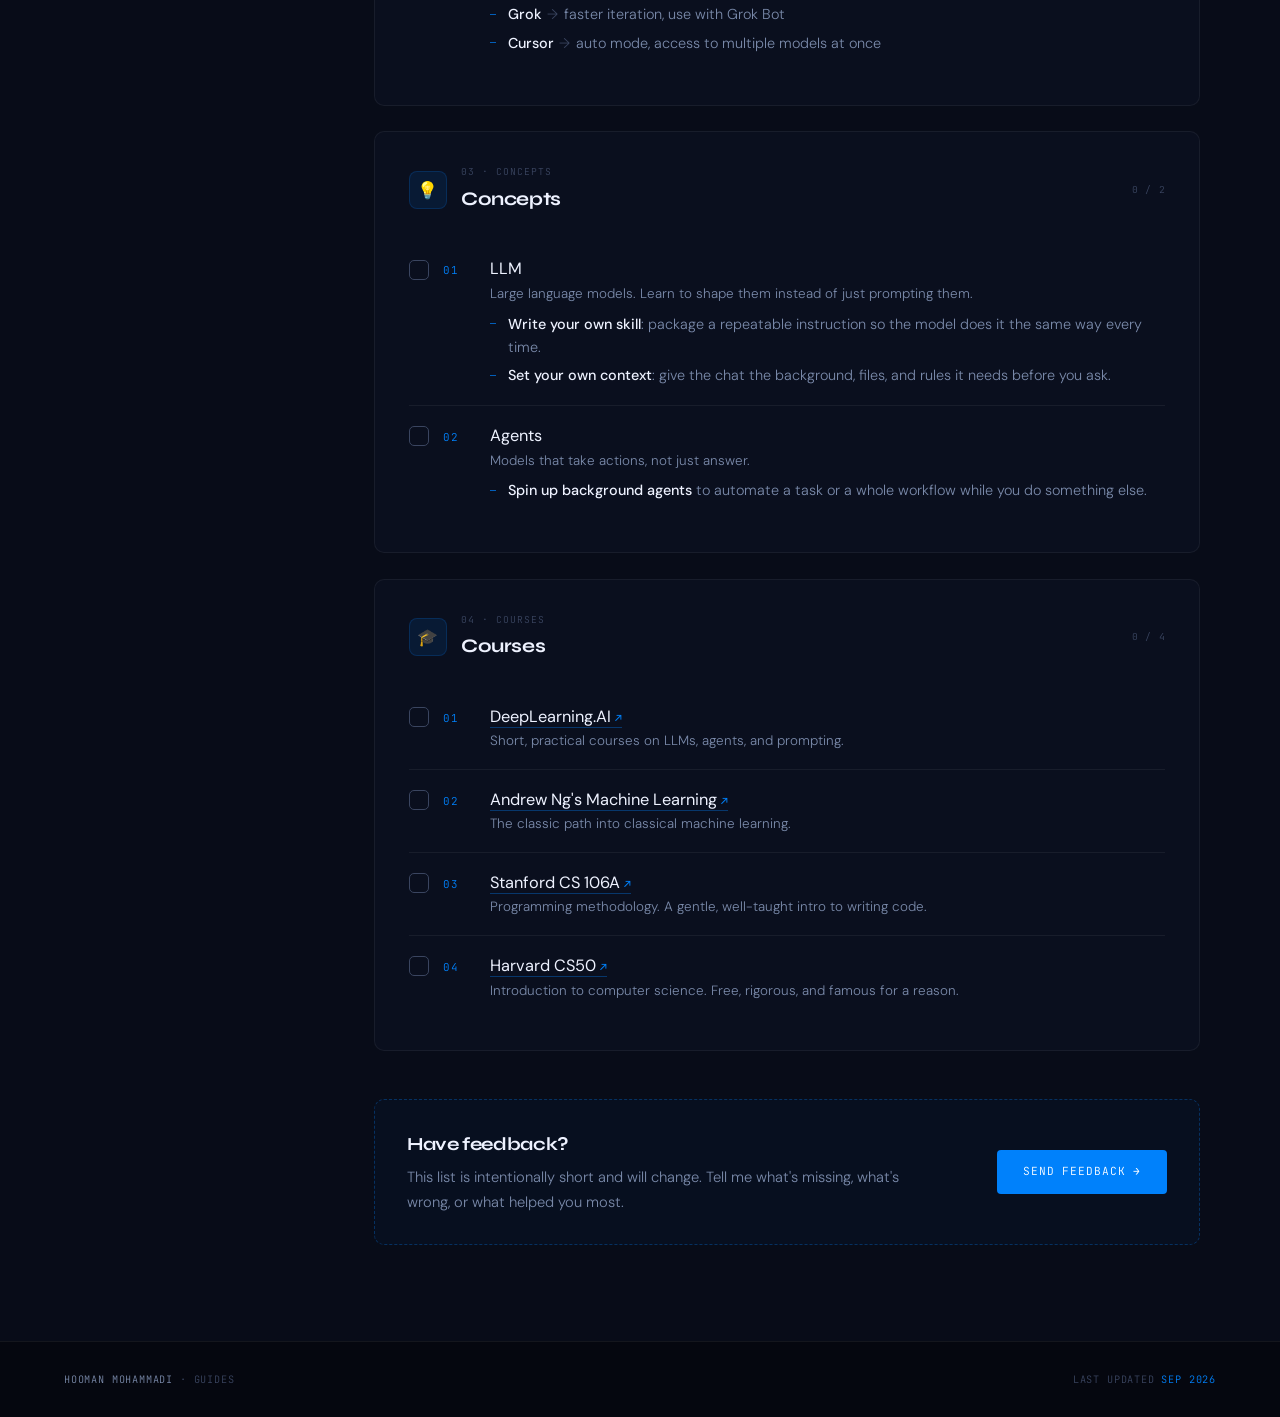
==== commit 72dc2747: "Guides: add LLM expert track with links into the LLM Atlas Third tab next to Non-technical and Techn" ====
--- a/guides/index.html
+++ b/guides/index.html
@@ -3,13 +3,13 @@
 <head>
 <meta charset="UTF-8">
 <meta name="viewport" content="width=device-width, initial-scale=1.0">
-<meta name="description" content="A high-level AI learning roadmap from Hooman Mohammadi: languages, tools, concepts, and courses for non-technical and technical audiences.">
+<meta name="description" content="A high-level AI learning roadmap from Hooman Mohammadi: languages, tools, concepts and courses for non-technical and technical audiences, plus an LLM expert track covering training, post-training and inference systems.">
 <meta name="author" content="Hooman Mohammadi">
 <meta name="theme-color" content="#05070f">
 
 <meta property="og:type" content="article">
 <meta property="og:title" content="AI Learning Roadmap — Hooman Mohammadi">
-<meta property="og:description" content="What to learn to work with AI in the agentic era. Two tracks: non-technical and technical.">
+<meta property="og:description" content="What to learn to work with AI in the agentic era. Three tracks: non-technical, technical and LLM expert.">
 <meta property="og:url" content="https://hooistheman.vercel.app/guides">
 
 <title>AI Learning Roadmap — Hooman Mohammadi</title>
@@ -152,6 +152,10 @@
   .sub li::before{content:'';position:absolute;left:0;top:.72em;width:6px;height:1px;background:var(--blue);opacity:.7;}
   .sub li b{color:var(--text);font-weight:500;}
   .sub li .arrow{color:var(--dim);margin:0 .35rem;}
+  .sub li a{color:var(--text);text-decoration:none;border-bottom:1px solid rgba(0,129,251,.35);transition:color .2s,border-color .2s;}
+  .sub li a:hover{color:var(--blue);border-color:var(--blue);}
+  .sub li a::after{content:'↗';font-family:var(--mono);font-size:.7em;margin-left:.3em;color:var(--blue);}
+  .track-h p a{color:var(--blue);text-decoration:none;border-bottom:1px solid rgba(0,129,251,.35);}
   .ick:checked ~ .sub{opacity:.5;}
 
   /* chip grid for compact lists */
@@ -181,7 +185,7 @@
 
   @media (max-width:960px){
     .layout{grid-template-columns:1fr;gap:2rem;}
-    aside{position:static;}
+    aside{position:static;min-width:0;}
     .toc{flex-direction:row;flex-wrap:nowrap;overflow-x:auto;gap:.5rem;padding-bottom:.4rem;scrollbar-width:none;}
     .toc::-webkit-scrollbar{display:none;}
     .toc a{border:1px solid var(--border);border-radius:20px;white-space:nowrap;padding:.45rem .9rem;font-size:.82rem;}
@@ -204,7 +208,9 @@
   }
   @media (max-width:520px){
     .navl li.hm{display:none;}
-    .seg button{padding:.55rem .8rem;font-size:.64rem;}
+    .seg{max-width:100%;overflow-x:auto;scrollbar-width:none;}
+    .seg::-webkit-scrollbar{display:none;}
+    .seg button{padding:.55rem .7rem;font-size:.6rem;white-space:nowrap;}
     .prog{width:100%;justify-content:space-between;}
   }
 </style>
@@ -242,6 +248,7 @@
     <div class="seg" role="tablist" aria-label="Audience track">
       <button role="tab" id="tab-nt" aria-selected="true" aria-controls="non-technical" data-track="non-technical">Non-technical <span class="cnt" data-cnt="non-technical"></span></button>
       <button role="tab" id="tab-t" aria-selected="false" aria-controls="technical" data-track="technical">Technical <span class="cnt" data-cnt="technical"></span></button>
+      <button role="tab" id="tab-le" aria-selected="false" aria-controls="llm-expert" data-track="llm-expert">LLM expert <span class="cnt" data-cnt="llm-expert"></span></button>
     </div>
     <div class="prog" aria-live="polite">
       <span>Progress</span>
@@ -258,7 +265,7 @@
     <aside aria-label="On this page">
       <p class="toc-h">On this track</p>
       <ul class="toc" id="toc"></ul>
-      <p class="toc-foot">Tip: press <kbd>1</kbd> or <kbd>2</kbd> to switch tracks. Click a row to mark it done.</p>
+      <p class="toc-foot">Tip: press <kbd>1</kbd>, <kbd>2</kbd> or <kbd>3</kbd> to switch tracks. Click a row to mark it done.</p>
     </aside>
 
     <div class="content">
@@ -550,6 +557,439 @@
         </article>
       </section>
 
+      <!-- ============================ LLM EXPERT ============================ -->
+      <section class="track" id="llm-expert" role="tabpanel" aria-labelledby="tab-le" hidden>
+        <div class="track-h">
+          <p class="slabel">Track 03</p>
+          <h2>LLM expert</h2>
+          <p>For people who build, train or serve models. Each topic maps to a component in the <a href="/llm-atlas">LLM Atlas</a>, where you can rotate the whole system, follow a lifecycle mode and run the simulations.</p>
+        </div>
+
+        <article class="cat" id="le-data" data-cat>
+          <div class="cat-h">
+            <div class="cat-ic" aria-hidden="true">🧾</div>
+            <div><span class="cat-n">01 · Data &amp; tokenization</span><h3>Data &amp; tokenization</h3></div>
+            <span class="done" data-done></span>
+          </div>
+          <ol class="items">
+            <li class="item">
+              <input type="checkbox" class="ick" id="le-data-1">
+              <label class="irow" for="le-data-1">
+                <span class="box"><svg viewBox="0 0 24 24"><path d="M5 12l5 5L19 7"/></svg></span>
+                <span class="num">01</span>
+                <span class="ttl">Corpora &amp; governance<small>Where training data comes from, what you are allowed to use, and how provenance is tracked.</small></span>
+              </label>
+              <ul class="sub">
+                <li><b>Licensing, opt-outs, takedowns</b></li>
+                <li><b>Mixture weighting</b>: which sources get upsampled and why.</li>
+              </ul>
+            </li>
+            <li class="item">
+              <input type="checkbox" class="ick" id="le-data-2">
+              <label class="irow" for="le-data-2">
+                <span class="box"><svg viewBox="0 0 24 24"><path d="M5 12l5 5L19 7"/></svg></span>
+                <span class="num">02</span>
+                <span class="ttl">Filtering, deduplication, contamination<small>Most of the quality of a base model is decided here.</small></span>
+              </label>
+              <ul class="sub">
+                <li><b>Quality filters</b>: heuristic rules and classifiers.</li>
+                <li><b>Exact + fuzzy dedup</b>: hashing, MinHash / LSH.</li>
+                <li><b>PII and secret scrubbing</b></li>
+                <li><b>Benchmark contamination checks</b>: n-gram overlap against evals.</li>
+              </ul>
+            </li>
+            <li class="item">
+              <input type="checkbox" class="ick" id="le-data-3">
+              <label class="irow" for="le-data-3">
+                <span class="box"><svg viewBox="0 0 24 24"><path d="M5 12l5 5L19 7"/></svg></span>
+                <span class="num">03</span>
+                <span class="ttl">Tokenizers<small>String → ids. Not a neural network, but it sets the cost of everything downstream.</small></span>
+              </label>
+              <ul class="sub">
+                <li><b>BPE vs unigram / SentencePiece</b>, vocabulary size, byte fallback.</li>
+                <li><b>Tokenizer decode vs generation decode</b>: two different things called “decode”.</li>
+                <li><a href="/llm-atlas#scope-tokenizer">Atlas: encode → prefill → decode walkthrough</a></li>
+              </ul>
+            </li>
+            <li class="item">
+              <input type="checkbox" class="ick" id="le-data-4">
+              <label class="irow" for="le-data-4">
+                <span class="box"><svg viewBox="0 0 24 24"><path d="M5 12l5 5L19 7"/></svg></span>
+                <span class="num">04</span>
+                <span class="ttl">Packing &amp; sharding<small>Turning documents into fixed-length training sequences that many loaders can read in parallel.</small></span>
+              </label>
+            </li>
+          </ol>
+        </article>
+
+        <article class="cat" id="le-transformer" data-cat>
+          <div class="cat-h">
+            <div class="cat-ic" aria-hidden="true">🧩</div>
+            <div><span class="cat-n">02 · Transformer internals</span><h3>Transformer internals</h3></div>
+            <span class="done" data-done></span>
+          </div>
+          <ol class="items">
+            <li class="item">
+              <input type="checkbox" class="ick" id="le-tf-1">
+              <label class="irow" for="le-tf-1">
+                <span class="box"><svg viewBox="0 0 24 24"><path d="M5 12l5 5L19 7"/></svg></span>
+                <span class="num">01</span>
+                <span class="ttl">Embeddings &amp; position<small>Token embeddings, RoPE, and how context length extension works.</small></span>
+              </label>
+            </li>
+            <li class="item">
+              <input type="checkbox" class="ick" id="le-tf-2">
+              <label class="irow" for="le-tf-2">
+                <span class="box"><svg viewBox="0 0 24 24"><path d="M5 12l5 5L19 7"/></svg></span>
+                <span class="num">02</span>
+                <span class="ttl">Attention<small>Q/K/V projections, causal masking, and why the number of KV heads matters for serving.</small></span>
+              </label>
+              <ul class="sub">
+                <li><b>MHA vs GQA vs MQA</b></li>
+                <li><b>FlashAttention</b>: exact attention with less memory traffic, not a different objective.</li>
+                <li><a href="/llm-atlas#scope-transformer">Atlas: decoder block explorer</a></li>
+              </ul>
+            </li>
+            <li class="item">
+              <input type="checkbox" class="ick" id="le-tf-3">
+              <label class="irow" for="le-tf-3">
+                <span class="box"><svg viewBox="0 0 24 24"><path d="M5 12l5 5L19 7"/></svg></span>
+                <span class="num">03</span>
+                <span class="ttl">Residual stream, norms, MLP<small>Pre-norm RMSNorm, SwiGLU, and the shared vector every layer reads from and adds to.</small></span>
+              </label>
+            </li>
+            <li class="item">
+              <input type="checkbox" class="ick" id="le-tf-4">
+              <label class="irow" for="le-tf-4">
+                <span class="box"><svg viewBox="0 0 24 24"><path d="M5 12l5 5L19 7"/></svg></span>
+                <span class="num">04</span>
+                <span class="ttl">LM head &amp; logits<small>Training uses every position; decoding only needs the last one.</small></span>
+              </label>
+            </li>
+          </ol>
+        </article>
+
+        <article class="cat" id="le-moe" data-cat>
+          <div class="cat-h">
+            <div class="cat-ic" aria-hidden="true">🔀</div>
+            <div><span class="cat-n">03 · Mixture of experts</span><h3>Mixture of experts</h3></div>
+            <span class="done" data-done></span>
+          </div>
+          <ol class="items">
+            <li class="item">
+              <input type="checkbox" class="ick" id="le-moe-1">
+              <label class="irow" for="le-moe-1">
+                <span class="box"><svg viewBox="0 0 24 24"><path d="M5 12l5 5L19 7"/></svg></span>
+                <span class="num">01</span>
+                <span class="ttl">Routing<small>Router logits, top-k selection, permutation, dispatch, weighted combine.</small></span>
+              </label>
+              <ul class="sub">
+                <li><b>Total vs active parameters</b>: capacity grows with experts, per-token compute with k.</li>
+                <li><a href="/llm-atlas#scope-moe">Atlas: MoE router simulator</a></li>
+              </ul>
+            </li>
+            <li class="item">
+              <input type="checkbox" class="ick" id="le-moe-2">
+              <label class="irow" for="le-moe-2">
+                <span class="box"><svg viewBox="0 0 24 24"><path d="M5 12l5 5L19 7"/></svg></span>
+                <span class="num">02</span>
+                <span class="ttl">Load balancing<small>Capacity factors, auxiliary losses, bias adjustment, and what happens to dropped tokens.</small></span>
+              </label>
+            </li>
+            <li class="item">
+              <input type="checkbox" class="ick" id="le-moe-3">
+              <label class="irow" for="le-moe-3">
+                <span class="box"><svg viewBox="0 0 24 24"><path d="M5 12l5 5L19 7"/></svg></span>
+                <span class="num">03</span>
+                <span class="ttl">Expert parallelism<small>Experts live on different devices; all-to-all communication is the cost.</small></span>
+              </label>
+              <ul class="sub">
+                <li><b>EP vs TP</b>: whole experts vs sliced matrices.</li>
+                <li><b>Placement and hot-expert replication</b></li>
+              </ul>
+            </li>
+          </ol>
+        </article>
+
+        <article class="cat" id="le-pretrain" data-cat>
+          <div class="cat-h">
+            <div class="cat-ic" aria-hidden="true">🏋️</div>
+            <div><span class="cat-n">04 · Pre-training at scale</span><h3>Pre-training at scale</h3></div>
+            <span class="done" data-done></span>
+          </div>
+          <ol class="items">
+            <li class="item">
+              <input type="checkbox" class="ick" id="le-pt-1">
+              <label class="irow" for="le-pt-1">
+                <span class="box"><svg viewBox="0 0 24 24"><path d="M5 12l5 5L19 7"/></svg></span>
+                <span class="num">01</span>
+                <span class="ttl">One training step<small>Forward, shifted labels, cross-entropy, backward, gradient collectives, AdamW.</small></span>
+              </label>
+              <ul class="sub">
+                <li><b>Global batch, microbatch, gradient accumulation</b></li>
+                <li><b>Mixed precision</b>: BF16 / FP16 / FP8 and the ~16 bytes per parameter that come with AdamW.</li>
+                <li><b>Gradient clipping, warmup, weight decay</b></li>
+                <li><a href="/llm-atlas#scope-training">Atlas: training-step calculator</a></li>
+              </ul>
+            </li>
+            <li class="item">
+              <input type="checkbox" class="ick" id="le-pt-2">
+              <label class="irow" for="le-pt-2">
+                <span class="box"><svg viewBox="0 0 24 24"><path d="M5 12l5 5L19 7"/></svg></span>
+                <span class="num">02</span>
+                <span class="ttl">Parallelism strategies<small>Each one partitions a different dimension; real systems compose several.</small></span>
+              </label>
+              <ul class="sub">
+                <li><b>DP</b> batch <span class="arrow">·</span> <b>TP</b> tensors <span class="arrow">·</span> <b>PP</b> depth <span class="arrow">·</span> <b>CP</b> sequence <span class="arrow">·</span> <b>EP</b> experts <span class="arrow">·</span> <b>FSDP / ZeRO</b> optimizer state</li>
+                <li><a href="/llm-atlas#scope-parallelism">Atlas: 8-GPU parallelism explorer</a></li>
+              </ul>
+            </li>
+            <li class="item">
+              <input type="checkbox" class="ick" id="le-pt-3">
+              <label class="irow" for="le-pt-3">
+                <span class="box"><svg viewBox="0 0 24 24"><path d="M5 12l5 5L19 7"/></svg></span>
+                <span class="num">03</span>
+                <span class="ttl">Memory &amp; efficiency<small>Activation checkpointing, MFU, data-loader stalls, network bottlenecks.</small></span>
+              </label>
+            </li>
+            <li class="item">
+              <input type="checkbox" class="ick" id="le-pt-4">
+              <label class="irow" for="le-pt-4">
+                <span class="box"><svg viewBox="0 0 24 24"><path d="M5 12l5 5L19 7"/></svg></span>
+                <span class="num">04</span>
+                <span class="ttl">Checkpointing &amp; recovery<small>Sharded, asynchronous saves that include optimizer state and loader position.</small></span>
+              </label>
+            </li>
+          </ol>
+        </article>
+
+        <article class="cat" id="le-posttrain" data-cat>
+          <div class="cat-h">
+            <div class="cat-ic" aria-hidden="true">🎯</div>
+            <div><span class="cat-n">05 · Post-training</span><h3>Post-training</h3></div>
+            <span class="done" data-done></span>
+          </div>
+          <ol class="items">
+            <li class="item">
+              <input type="checkbox" class="ick" id="le-po-1">
+              <label class="irow" for="le-po-1">
+                <span class="box"><svg viewBox="0 0 24 24"><path d="M5 12l5 5L19 7"/></svg></span>
+                <span class="num">01</span>
+                <span class="ttl">SFT &amp; the annotation pipeline<small>Taxonomy, rubrics, calibration, agreement, adjudication, chat template, loss masking.</small></span>
+              </label>
+              <ul class="sub">
+                <li><b>Quality vs quantity</b>, model-assisted and synthetic demonstrations.</li>
+                <li><b>Catastrophic forgetting</b> and replay mixing.</li>
+                <li><a href="/llm-atlas#scope-posttraining">Atlas: SFT pipeline</a></li>
+              </ul>
+            </li>
+            <li class="item">
+              <input type="checkbox" class="ick" id="le-po-2">
+              <label class="irow" for="le-po-2">
+                <span class="box"><svg viewBox="0 0 24 24"><path d="M5 12l5 5L19 7"/></svg></span>
+                <span class="num">02</span>
+                <span class="ttl">LoRA &amp; QLoRA<small>W′ = W + (α/r)·B·A. Cheap to train and store; not automatically faster to serve.</small></span>
+              </label>
+            </li>
+            <li class="item">
+              <input type="checkbox" class="ick" id="le-po-3">
+              <label class="irow" for="le-po-3">
+                <span class="box"><svg viewBox="0 0 24 24"><path d="M5 12l5 5L19 7"/></svg></span>
+                <span class="num">03</span>
+                <span class="ttl">Preference optimization<small>Same pairs, two paths: reward model + PPO-style RLHF, or DPO-family losses.</small></span>
+              </label>
+              <ul class="sub">
+                <li><b>Reference policy and KL regularization</b></li>
+                <li><b>Reward hacking, verbosity bias, judge bias, sycophancy, over-refusal</b></li>
+              </ul>
+            </li>
+            <li class="item">
+              <input type="checkbox" class="ick" id="le-po-4">
+              <label class="irow" for="le-po-4">
+                <span class="box"><svg viewBox="0 0 24 24"><path d="M5 12l5 5L19 7"/></svg></span>
+                <span class="num">04</span>
+                <span class="ttl">Safety, red teaming, evaluation<small>Held-out human evals, LLM-as-judge with its biases, contamination control.</small></span>
+              </label>
+            </li>
+          </ol>
+        </article>
+
+        <article class="cat" id="le-inference" data-cat>
+          <div class="cat-h">
+            <div class="cat-ic" aria-hidden="true">⚡</div>
+            <div><span class="cat-n">06 · Inference engine</span><h3>Inference engine</h3></div>
+            <span class="done" data-done></span>
+          </div>
+          <ol class="items">
+            <li class="item">
+              <input type="checkbox" class="ick" id="le-inf-1">
+              <label class="irow" for="le-inf-1">
+                <span class="box"><svg viewBox="0 0 24 24"><path d="M5 12l5 5L19 7"/></svg></span>
+                <span class="num">01</span>
+                <span class="ttl">Prefill vs decode<small>One parallel pass that sets TTFT, then a bandwidth-bound loop that sets inter-token latency.</small></span>
+              </label>
+              <ul class="sub">
+                <li><b>Chunked prefill</b>: keep decodes responsive while long prompts arrive.</li>
+                <li><a href="/llm-atlas#scope-batching">Atlas: batching visualizer</a></li>
+              </ul>
+            </li>
+            <li class="item">
+              <input type="checkbox" class="ick" id="le-inf-2">
+              <label class="irow" for="le-inf-2">
+                <span class="box"><svg viewBox="0 0 24 24"><path d="M5 12l5 5L19 7"/></svg></span>
+                <span class="num">02</span>
+                <span class="ttl">KV cache &amp; paged memory<small>2 × layers × tokens × KV heads × head dim × bytes, per sequence.</small></span>
+              </label>
+              <ul class="sub">
+                <li><b>PagedAttention-style block tables</b>, fragmentation, eviction, offloading.</li>
+                <li><b>KV-cache quantization</b> (distinct from weight quantization).</li>
+                <li><a href="/llm-atlas#scope-kv">Atlas: KV cache calculator</a></li>
+              </ul>
+            </li>
+            <li class="item">
+              <input type="checkbox" class="ick" id="le-inf-3">
+              <label class="irow" for="le-inf-3">
+                <span class="box"><svg viewBox="0 0 24 24"><path d="M5 12l5 5L19 7"/></svg></span>
+                <span class="num">03</span>
+                <span class="ttl">Prefix caching<small>Cross-request reuse of prompt-prefix KV blocks. Cuts prefill; does not touch decode.</small></span>
+              </label>
+              <ul class="sub">
+                <li><a href="/llm-atlas#scope-prefix">Atlas: prefix cache simulator</a></li>
+              </ul>
+            </li>
+            <li class="item">
+              <input type="checkbox" class="ick" id="le-inf-4">
+              <label class="irow" for="le-inf-4">
+                <span class="box"><svg viewBox="0 0 24 24"><path d="M5 12l5 5L19 7"/></svg></span>
+                <span class="num">04</span>
+                <span class="ttl">Continuous batching<small>Batch membership changes at every decode iteration. Not the same as dynamic batching.</small></span>
+              </label>
+            </li>
+            <li class="item">
+              <input type="checkbox" class="ick" id="le-inf-5">
+              <label class="irow" for="le-inf-5">
+                <span class="box"><svg viewBox="0 0 24 24"><path d="M5 12l5 5L19 7"/></svg></span>
+                <span class="num">05</span>
+                <span class="ttl">Decoding policies &amp; speculative decoding<small>Greedy, sampling, beam, structured; then draft + verify for cheaper tokens.</small></span>
+              </label>
+              <ul class="sub">
+                <li><b>Speedup depends on</b> draft cost, candidate length, acceptance rate, batch size.</li>
+                <li><a href="/llm-atlas#scope-decoding">Atlas: speculative decoding visualizer</a></li>
+              </ul>
+            </li>
+            <li class="item">
+              <input type="checkbox" class="ick" id="le-inf-6">
+              <label class="irow" for="le-inf-6">
+                <span class="box"><svg viewBox="0 0 24 24"><path d="M5 12l5 5L19 7"/></svg></span>
+                <span class="num">06</span>
+                <span class="ttl">Quantization<small>BF16 → FP8 → INT8 → INT4. Smaller weights, not proportionally faster.</small></span>
+              </label>
+              <ul class="sub">
+                <li><b>Weight-only vs weight + activation</b>, calibration, GPTQ / AWQ style, QAT.</li>
+                <li><a href="/llm-atlas#scope-quant">Atlas: weight memory calculator</a></li>
+              </ul>
+            </li>
+          </ol>
+        </article>
+
+        <article class="cat" id="le-serving" data-cat>
+          <div class="cat-h">
+            <div class="cat-ic" aria-hidden="true">📡</div>
+            <div><span class="cat-n">07 · Serving &amp; observability</span><h3>Serving &amp; observability</h3></div>
+            <span class="done" data-done></span>
+          </div>
+          <ol class="items">
+            <li class="item">
+              <input type="checkbox" class="ick" id="le-srv-1">
+              <label class="irow" for="le-srv-1">
+                <span class="box"><svg viewBox="0 0 24 24"><path d="M5 12l5 5L19 7"/></svg></span>
+                <span class="num">01</span>
+                <span class="ttl">The serving plane<small>Gateway → model router → queue / admission → worker → stream → telemetry.</small></span>
+              </label>
+            </li>
+            <li class="item">
+              <input type="checkbox" class="ick" id="le-srv-2">
+              <label class="irow" for="le-srv-2">
+                <span class="box"><svg viewBox="0 0 24 24"><path d="M5 12l5 5L19 7"/></svg></span>
+                <span class="num">02</span>
+                <span class="ttl">Parallel &amp; disaggregated inference<small>TP / PP / EP at serving time, and separate prefill and decode pools with KV transfer in between.</small></span>
+              </label>
+            </li>
+            <li class="item">
+              <input type="checkbox" class="ick" id="le-srv-3">
+              <label class="irow" for="le-srv-3">
+                <span class="box"><svg viewBox="0 0 24 24"><path d="M5 12l5 5L19 7"/></svg></span>
+                <span class="num">03</span>
+                <span class="ttl">Fleet operations<small>Multi-LoRA, token-aware autoscaling, backpressure, canary releases, CUDA Graphs and compiled kernels.</small></span>
+              </label>
+            </li>
+            <li class="item">
+              <input type="checkbox" class="ick" id="le-srv-4">
+              <label class="irow" for="le-srv-4">
+                <span class="box"><svg viewBox="0 0 24 24"><path d="M5 12l5 5L19 7"/></svg></span>
+                <span class="num">04</span>
+                <span class="ttl">Metrics that matter<small>Queue time, TTFT, TPOT / ITL, throughput, KV utilization, prefix hit rate, batch occupancy, cost per task.</small></span>
+              </label>
+              <ul class="sub">
+                <li><b>GPU utilization</b> only means something next to memory bandwidth, kernel occupancy and communication.</li>
+                <li><a href="/llm-atlas#scope-serving">Atlas: metrics glossary</a></li>
+              </ul>
+            </li>
+          </ol>
+        </article>
+
+        <article class="cat" id="le-reading" data-cat>
+          <div class="cat-h">
+            <div class="cat-ic" aria-hidden="true">📚</div>
+            <div><span class="cat-n">08 · Primary sources</span><h3>Primary sources</h3></div>
+            <span class="done" data-done></span>
+          </div>
+          <ol class="items">
+            <li class="item">
+              <input type="checkbox" class="ick" id="le-read-1">
+              <label class="irow" for="le-read-1">
+                <span class="box"><svg viewBox="0 0 24 24"><path d="M5 12l5 5L19 7"/></svg></span>
+                <span class="num">01</span>
+                <span class="ttl">Architecture<small>The papers behind the block.</small></span>
+              </label>
+              <ul class="sub">
+                <li><a href="https://arxiv.org/abs/1706.03762" target="_blank" rel="noopener noreferrer">Attention Is All You Need</a></li>
+                <li><a href="https://arxiv.org/abs/2205.14135" target="_blank" rel="noopener noreferrer">FlashAttention</a></li>
+                <li><a href="https://arxiv.org/abs/2305.13245" target="_blank" rel="noopener noreferrer">GQA</a> <span class="arrow">·</span> <a href="https://arxiv.org/abs/2104.09864" target="_blank" rel="noopener noreferrer">RoFormer (RoPE)</a></li>
+                <li><a href="https://arxiv.org/abs/2401.04088" target="_blank" rel="noopener noreferrer">Mixtral of Experts</a> <span class="arrow">·</span> <a href="https://arxiv.org/abs/2412.19437" target="_blank" rel="noopener noreferrer">DeepSeek-V3 Technical Report</a></li>
+              </ul>
+            </li>
+            <li class="item">
+              <input type="checkbox" class="ick" id="le-read-2">
+              <label class="irow" for="le-read-2">
+                <span class="box"><svg viewBox="0 0 24 24"><path d="M5 12l5 5L19 7"/></svg></span>
+                <span class="num">02</span>
+                <span class="ttl">Training &amp; post-training</span>
+              </label>
+              <ul class="sub">
+                <li><a href="https://arxiv.org/abs/1910.02054" target="_blank" rel="noopener noreferrer">ZeRO</a> <span class="arrow">·</span> <a href="https://docs.nvidia.com/megatron-core/developer-guide/latest/user-guide/parallelism-guide.html" target="_blank" rel="noopener noreferrer">Megatron Core parallelism guide</a></li>
+                <li><a href="https://arxiv.org/abs/2203.02155" target="_blank" rel="noopener noreferrer">InstructGPT (RLHF)</a> <span class="arrow">·</span> <a href="https://arxiv.org/abs/2305.18290" target="_blank" rel="noopener noreferrer">DPO</a></li>
+                <li><a href="https://arxiv.org/abs/2106.09685" target="_blank" rel="noopener noreferrer">LoRA</a> <span class="arrow">·</span> <a href="https://arxiv.org/abs/2305.14314" target="_blank" rel="noopener noreferrer">QLoRA</a></li>
+              </ul>
+            </li>
+            <li class="item">
+              <input type="checkbox" class="ick" id="le-read-3">
+              <label class="irow" for="le-read-3">
+                <span class="box"><svg viewBox="0 0 24 24"><path d="M5 12l5 5L19 7"/></svg></span>
+                <span class="num">03</span>
+                <span class="ttl">Inference &amp; serving</span>
+              </label>
+              <ul class="sub">
+                <li><a href="https://arxiv.org/abs/2309.06180" target="_blank" rel="noopener noreferrer">PagedAttention (vLLM)</a> <span class="arrow">·</span> <a href="https://docs.vllm.ai/en/latest/features/automatic_prefix_caching/" target="_blank" rel="noopener noreferrer">vLLM automatic prefix caching</a></li>
+                <li><a href="https://www.usenix.org/conference/osdi22/presentation/yu" target="_blank" rel="noopener noreferrer">Orca (continuous batching)</a> <span class="arrow">·</span> <a href="https://arxiv.org/abs/2403.02310" target="_blank" rel="noopener noreferrer">Sarathi-Serve (chunked prefill)</a></li>
+                <li><a href="https://arxiv.org/abs/2211.17192" target="_blank" rel="noopener noreferrer">Speculative decoding</a> <span class="arrow">·</span> <a href="https://arxiv.org/abs/2401.09670" target="_blank" rel="noopener noreferrer">DistServe (disaggregation)</a></li>
+                <li><a href="https://huggingface.co/docs/transformers/main_classes/text_generation" target="_blank" rel="noopener noreferrer">Transformers generation strategies</a></li>
+              </ul>
+            </li>
+          </ol>
+        </article>
+      </section>
+
       <div class="cta">
         <div>
           <h4>Have feedback?</h4>
@@ -572,7 +1012,7 @@
 <script>
 (function(){
   const KEY = 'guides.ai-roadmap.v1';
-  const tracks = ['non-technical','technical'];
+  const tracks = ['non-technical','technical','llm-expert'];
   const tabs = Array.from(document.querySelectorAll('.seg [role="tab"]'));
   const panels = Object.fromEntries(tracks.map(t => [t, document.getElementById(t)]));
   const toc = document.getElementById('toc');
@@ -656,6 +1096,7 @@
     if (e.target.matches('input,textarea,[contenteditable]')) return;
     if (e.key === '1') setTrack('non-technical');
     if (e.key === '2') setTrack('technical');
+    if (e.key === '3') setTrack('llm-expert');
   });
 
   // hash routing: #technical, #non-technical, or a category id like #t-concepts
